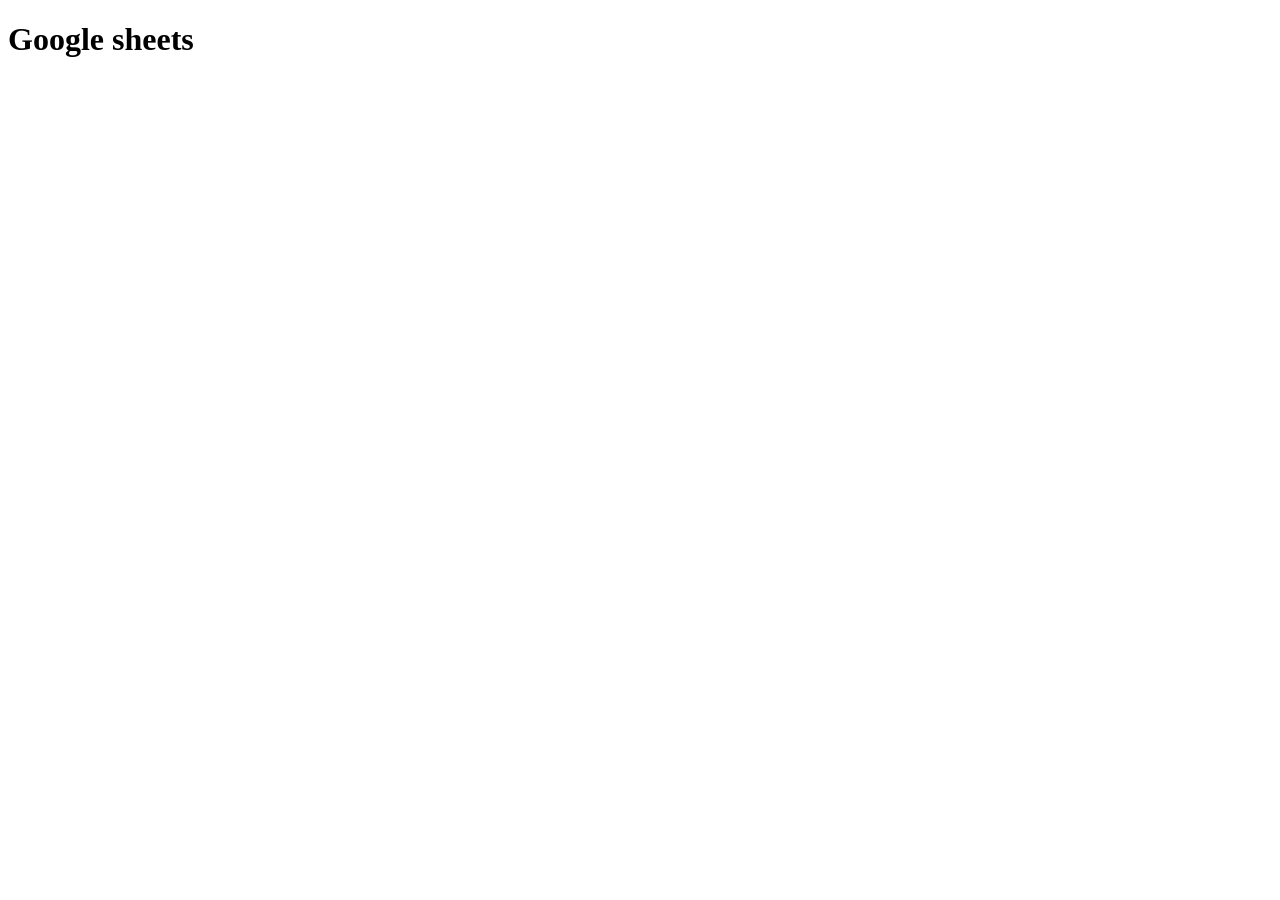
==== index.html @ 19c630dc "first commit" ====
<!DOCTYPE html>
<html lang="en">
<head>
    <meta charset="UTF-8">
    <meta name="viewport" content="width=device-width, initial-scale=1.0">
    <title>Google Sheets Api Integration Test</title>
    <script src="https://cdn.tailwindcss.com"></script>
</head>
<body>
    <h1 class="text-center">Google sheets</h1>
</body>
</html>
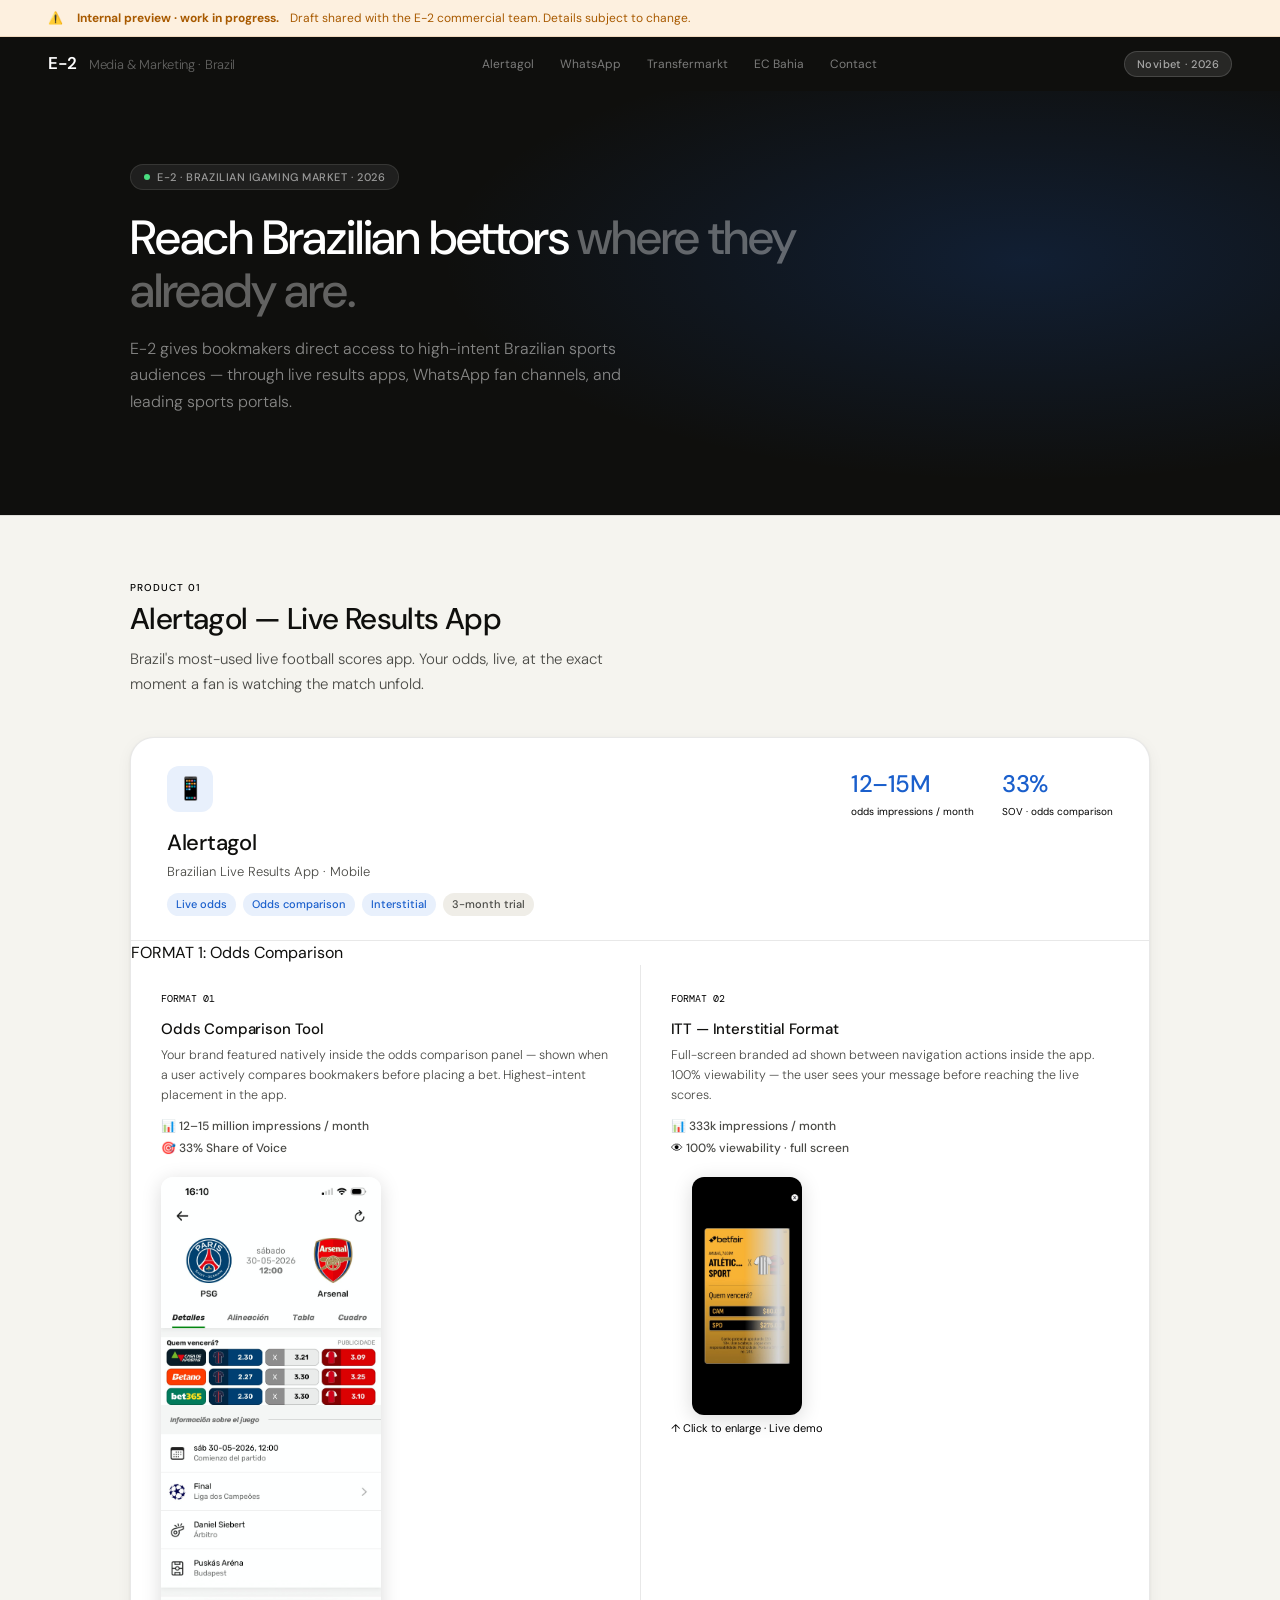
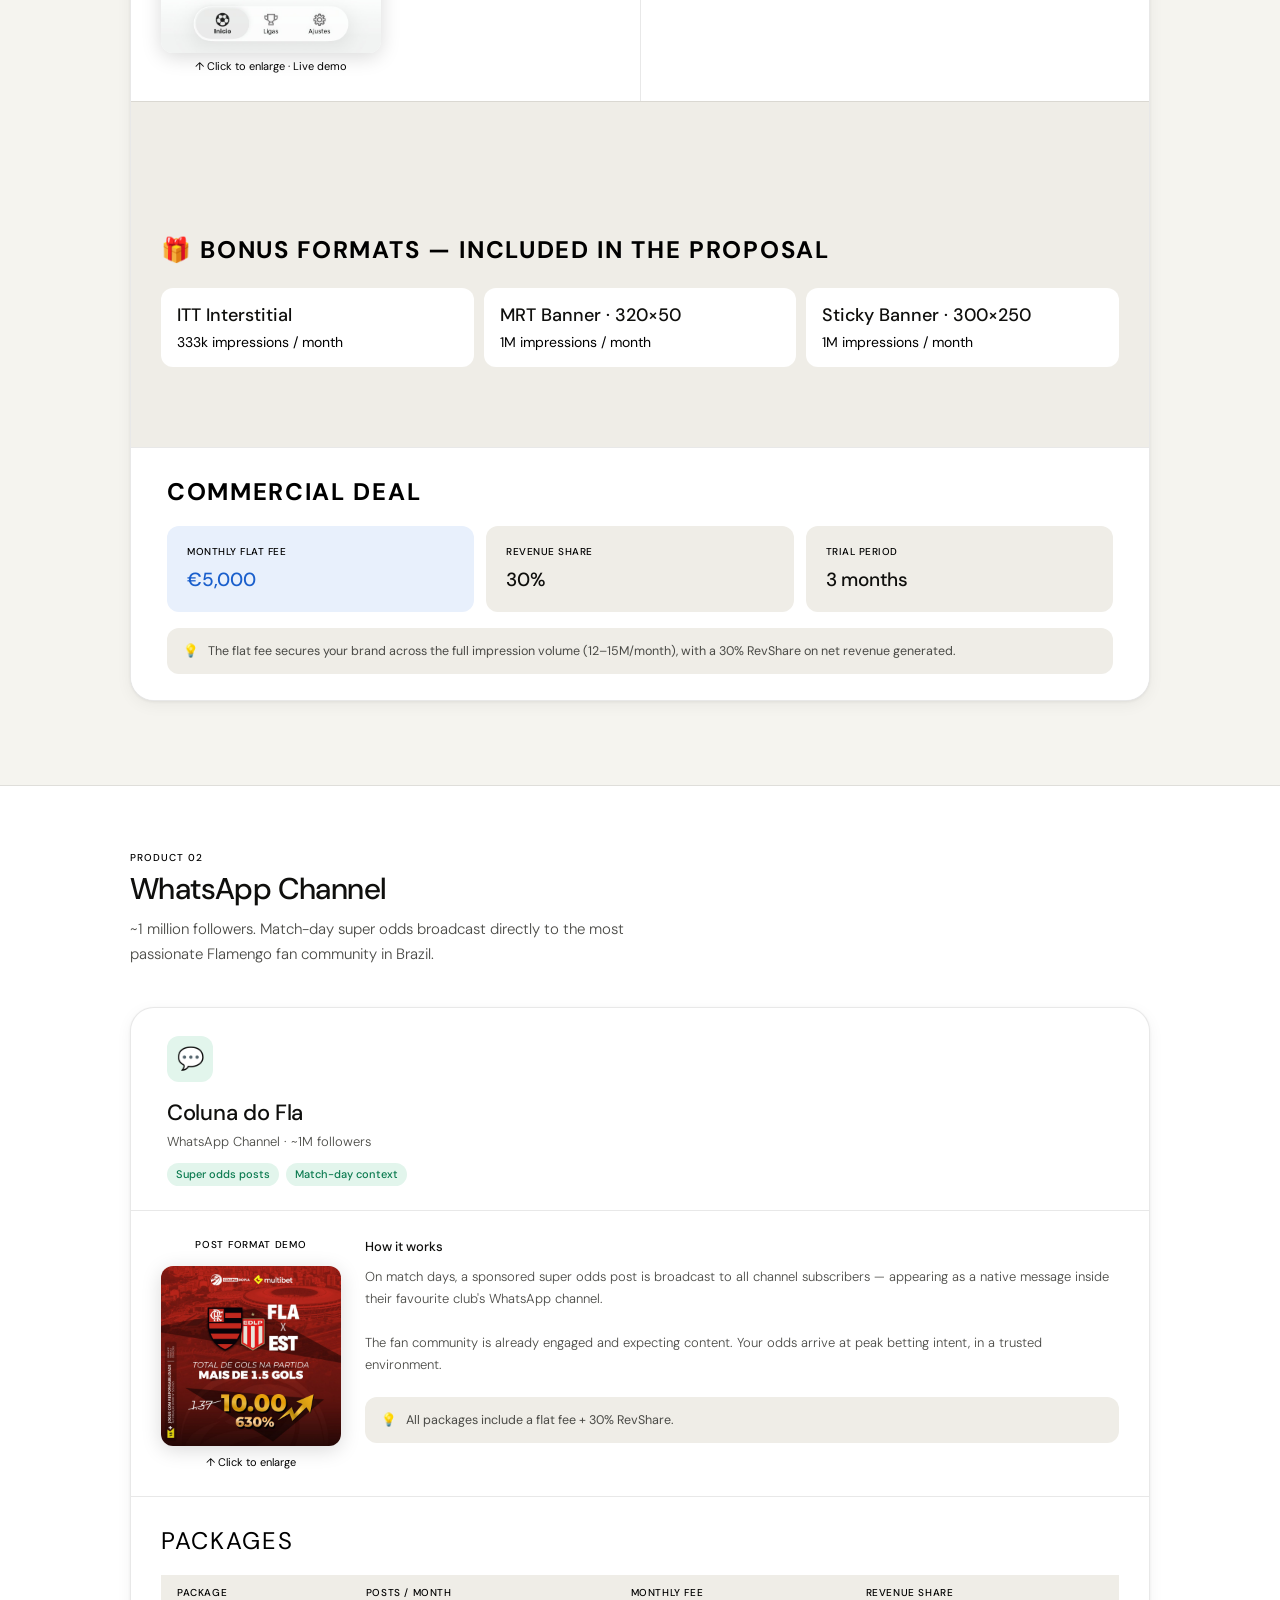
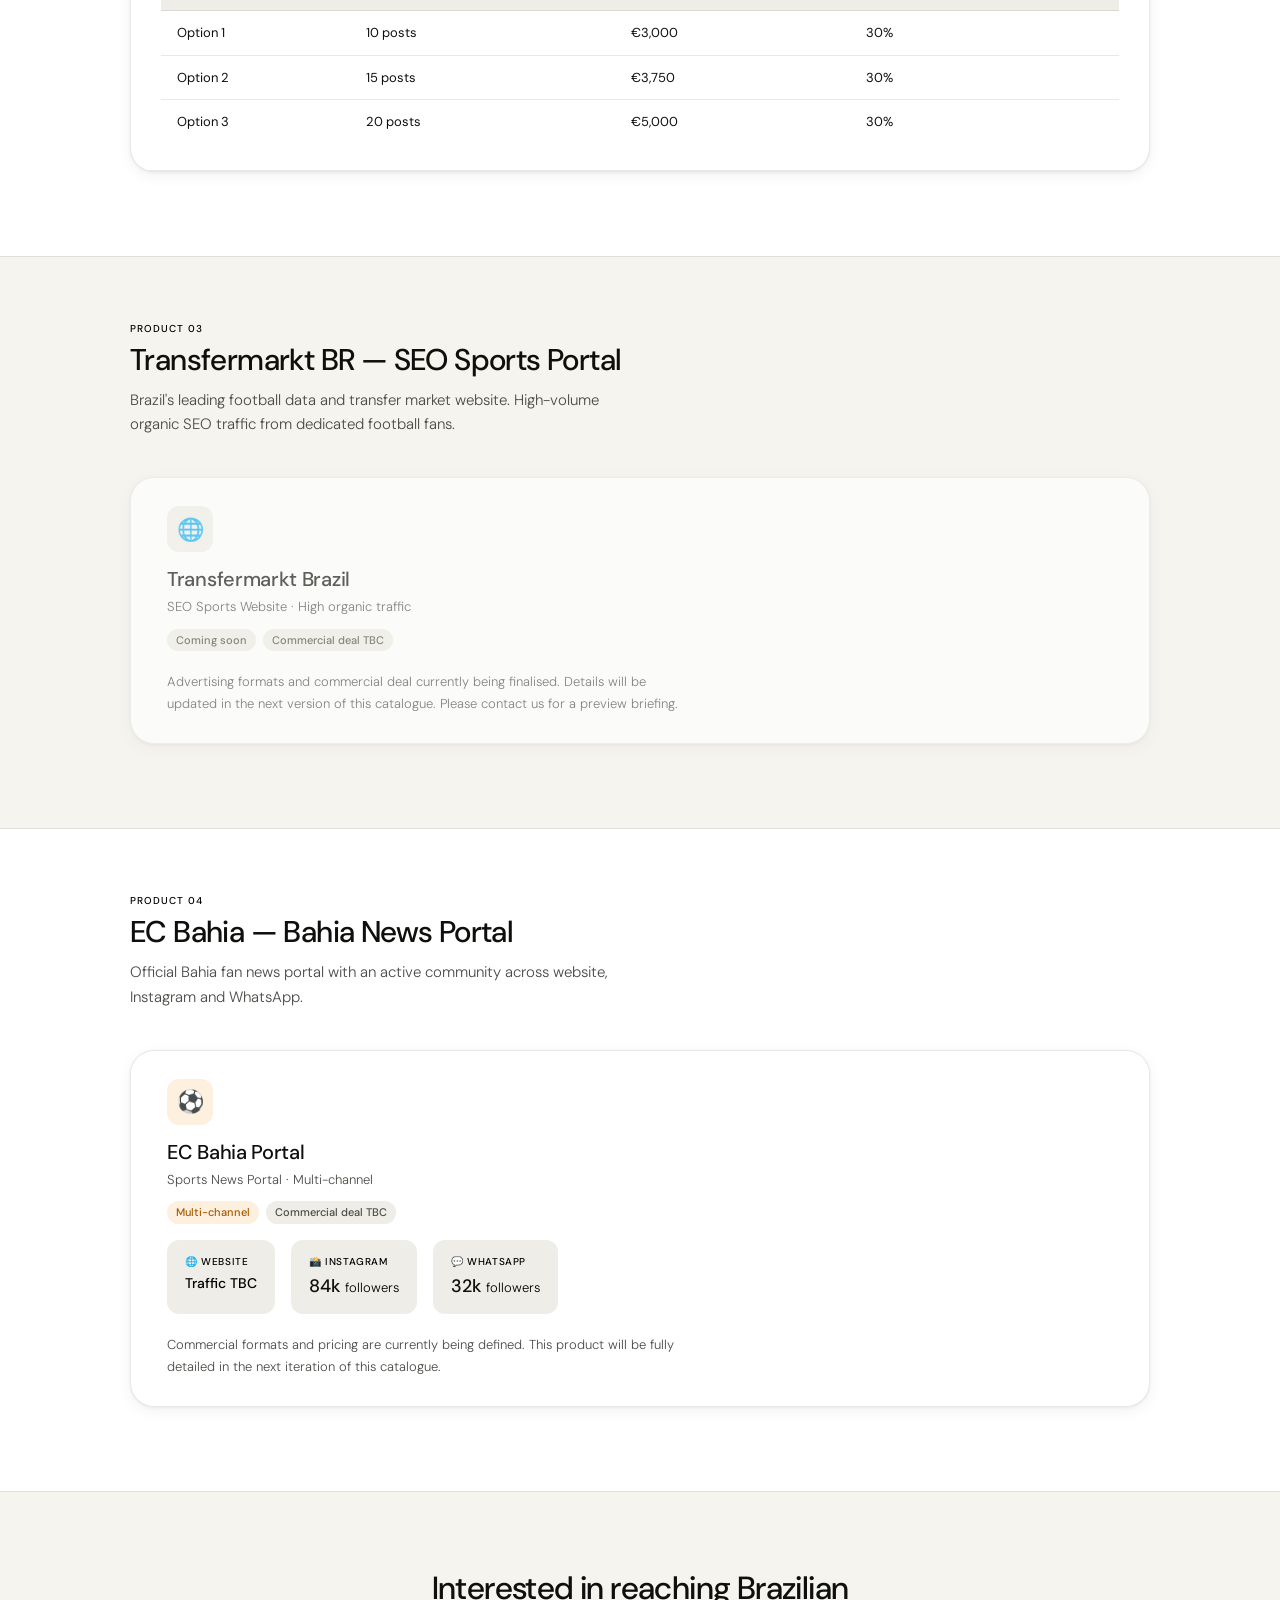
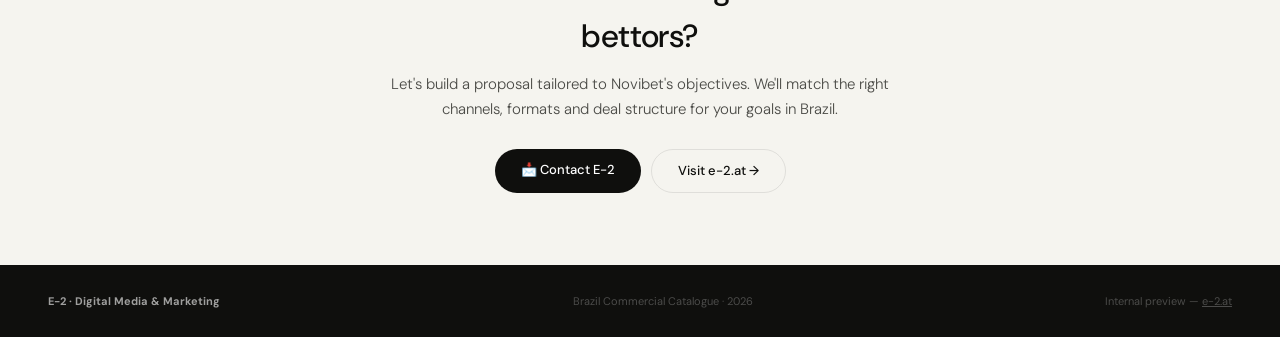
==== commit 870defd0: "update data structure" ====
--- a/index.html
+++ b/index.html
@@ -1,12 +1,1183 @@
 <!DOCTYPE html>
 <html lang="en">
+
 <head>
-    <meta charset="UTF-8">
-    <meta name="viewport" content="width=device-width, initial-scale=1.0">
-    <title>Google Sheets Api Integration Test</title>
-    <script src="https://cdn.tailwindcss.com"></script>
+  <meta charset="UTF-8">
+  <meta name="viewport" content="width=device-width, initial-scale=1.0">
+  <title>E-2 · Media Catalogue — Brazil 2026</title>
+  <link
+    href="https://fonts.googleapis.com/css2?family=DM+Sans:opsz,wght@9..40,300;9..40,400;9..40,500;9..40,600&family=DM+Mono:wght@400;500&display=swap"
+    rel="stylesheet">
+  <style>
+    :root {
+      --ink: #0F0F0D;
+      --ink-2: #4A4A46;
+      --ink-3: #000000;
+      --rule: rgba(0, 0, 0, 0.09);
+      --bg: #F5F4EF;
+      --surface: #FFFFFF;
+      --surface-2: #EFEDE7;
+      --blue: #1A5FCC;
+      --blue-l: #E8F0FC;
+      --green: #0A7A4F;
+      --green-l: #E2F5EC;
+      --amber: #A85A00;
+      --amber-l: #FDF0DF;
+      --red: #C0281A;
+      --r-sm: 6px;
+      --r-md: 12px;
+      --r-lg: 18px;
+      --r-xl: 24px;
+      --shadow: 0 1px 3px rgba(0, 0, 0, 0.06), 0 4px 16px rgba(0, 0, 0, 0.05);
+    }
+
+    *,
+    *::before,
+    *::after {
+      box-sizing: border-box;
+      margin: 0;
+      padding: 0;
+    }
+
+    html {
+      scroll-behavior: smooth;
+    }
+
+    body {
+      font-family: 'DM Sans', sans-serif;
+      background: var(--bg);
+      color: var(--ink);
+      line-height: 1.5;
+    }
+
+    /* TOPBAR */
+    .topbar {
+      background: var(--ink);
+      color: #fff;
+      padding: 0 48px;
+      display: flex;
+      align-items: center;
+      justify-content: space-between;
+      height: 54px;
+      position: sticky;
+      top: 0;
+      z-index: 100;
+    }
+
+    .topbar-brand {
+      font-size: 17px;
+      font-weight: 600;
+      letter-spacing: -.3px;
+    }
+
+    .topbar-brand em {
+      font-style: normal;
+      color: rgba(255, 255, 255, .35);
+      font-weight: 300;
+      font-size: 13px;
+      margin-left: 8px;
+    }
+
+    .topbar-nav {
+      display: flex;
+      gap: 2px;
+    }
+
+    .topbar-nav a {
+      color: rgba(255, 255, 255, .45);
+      font-size: 12px;
+      padding: 5px 12px;
+      border-radius: var(--r-sm);
+      text-decoration: none;
+      transition: all .15s;
+    }
+
+    .topbar-nav a:hover,
+    .topbar-nav a.active {
+      background: rgba(255, 255, 255, .1);
+      color: #fff;
+    }
+
+    .topbar-pill {
+      background: rgba(255, 255, 255, .1);
+      border: 1px solid rgba(255, 255, 255, .15);
+      color: rgba(255, 255, 255, .6);
+      font-size: 11px;
+      font-weight: 500;
+      padding: 4px 12px;
+      border-radius: 20px;
+      letter-spacing: .04em;
+    }
+
+    /* WIP */
+    .wip {
+      background: #FDF0DF;
+      border-bottom: 1px solid rgba(168, 90, 0, .15);
+      padding: 9px 48px;
+      font-size: 12px;
+      color: var(--amber);
+      display: flex;
+      align-items: center;
+      gap: 8px;
+    }
+
+    /* HERO */
+    .hero {
+      background: var(--ink);
+      color: #fff;
+      padding: 72px 48px 64px;
+      position: relative;
+      overflow: hidden;
+    }
+
+    .hero::after {
+      content: '';
+      position: absolute;
+      inset: 0;
+      background: radial-gradient(ellipse 70% 80% at 80% 40%, rgba(26, 95, 204, .2) 0%, transparent 65%);
+      pointer-events: none;
+    }
+
+    .hero-inner {
+      max-width: 1020px;
+      margin: 0 auto;
+      position: relative;
+      z-index: 1;
+    }
+
+    .hero-eye {
+      display: inline-flex;
+      align-items: center;
+      gap: 7px;
+      background: rgba(255, 255, 255, .07);
+      border: 1px solid rgba(255, 255, 255, .1);
+      border-radius: 20px;
+      padding: 4px 13px;
+      font-size: 11px;
+      font-weight: 500;
+      color: rgba(255, 255, 255, .55);
+      margin-bottom: 22px;
+      letter-spacing: .05em;
+      text-transform: uppercase;
+    }
+
+    .hero-eye span {
+      width: 6px;
+      height: 6px;
+      border-radius: 50%;
+      background: #4ADE80;
+      display: inline-block;
+    }
+
+    .hero-h1 {
+      font-size: 48px;
+      font-weight: 500;
+      letter-spacing: -1.2px;
+      line-height: 1.1;
+      max-width: 680px;
+      margin-bottom: 18px;
+    }
+
+    .hero-h1 em {
+      font-style: normal;
+      color: rgba(255, 255, 255, .35);
+    }
+
+    .hero-sub {
+      font-size: 16px;
+      color: rgba(255, 255, 255, .5);
+      max-width: 500px;
+      line-height: 1.65;
+      margin-bottom: 36px;
+      font-weight: 300;
+    }
+
+    .hero-stats {
+      display: flex;
+      gap: 40px;
+      flex-wrap: wrap;
+    }
+
+    .hs-val {
+      font-size: 26px;
+      font-weight: 500;
+      letter-spacing: -.5px;
+    }
+
+    .hs-lbl {
+      font-size: 11px;
+      color: rgba(255, 255, 255, .35);
+      margin-top: 2px;
+    }
+
+    /* SECTION */
+    .section {
+      padding: 64px 48px;
+    }
+
+    .s-inner {
+      max-width: 1020px;
+      margin: 0 auto;
+    }
+
+    .s-label {
+      font-size: 10px;
+      font-weight: 500;
+      text-transform: uppercase;
+      letter-spacing: .1em;
+      color: var(--ink-3);
+      margin-bottom: 6px;
+    }
+
+    .s-title {
+      font-size: 30px;
+      font-weight: 500;
+      letter-spacing: -.6px;
+      line-height: 1.2;
+      margin-bottom: 10px;
+    }
+
+    .s-sub {
+      font-size: 15px;
+      color: var(--ink-2);
+      max-width: 520px;
+      line-height: 1.65;
+      margin-bottom: 40px;
+      font-weight: 300;
+    }
+
+    hr.div {
+      border: none;
+      border-top: 1px solid var(--rule);
+      margin: 0;
+    }
+
+    /* PRODUCT CARD */
+    .pcard {
+      background: var(--surface);
+      border-radius: var(--r-xl);
+      border: 1px solid var(--rule);
+      box-shadow: var(--shadow);
+      overflow: hidden;
+      margin-bottom: 20px;
+    }
+
+    .pcard-top {
+      padding: 28px 36px 24px;
+      border-bottom: 1px solid var(--rule);
+      display: flex;
+      justify-content: space-between;
+      align-items: flex-start;
+      gap: 20px;
+      flex-wrap: wrap;
+    }
+
+    .picon {
+      width: 46px;
+      height: 46px;
+      border-radius: var(--r-md);
+      display: flex;
+      align-items: center;
+      justify-content: center;
+      font-size: 22px;
+      margin-bottom: 14px;
+    }
+
+    .pname {
+      font-size: 22px;
+      font-weight: 500;
+      letter-spacing: -.3px;
+      margin-bottom: 3px;
+    }
+
+    .ptype {
+      font-size: 13px;
+      color: var(--ink-2);
+      font-weight: 300;
+    }
+
+    .pbadges {
+      display: flex;
+      gap: 7px;
+      flex-wrap: wrap;
+      margin-top: 12px;
+    }
+
+    .badge {
+      display: inline-flex;
+      align-items: center;
+      gap: 4px;
+      font-size: 11px;
+      font-weight: 500;
+      padding: 3px 9px;
+      border-radius: 20px;
+    }
+
+    .b-blue {
+      background: var(--blue-l);
+      color: var(--blue);
+    }
+
+    .b-green {
+      background: var(--green-l);
+      color: var(--green);
+    }
+
+    .b-amber {
+      background: var(--amber-l);
+      color: var(--amber);
+    }
+
+    .b-dark {
+      background: var(--surface-2);
+      color: var(--ink-2);
+    }
+
+    .pkpis {
+      display: flex;
+      gap: 28px;
+      flex-wrap: wrap;
+    }
+
+    .pkpi-val {
+      font-size: 24px;
+      font-weight: 500;
+      letter-spacing: -.4px;
+      color: var(--blue);
+    }
+
+    .pkpi-lbl {
+      font-size: 10px;
+      color: var(--ink-3);
+      margin-top: 2px;
+    }
+
+    /* FORMAT BLOCKS */
+    .formats {
+      display: grid;
+      grid-template-columns: 1fr 1fr;
+      gap: 1px;
+      background: var(--rule);
+    }
+
+    .formats.three {
+      grid-template-columns: 1fr 1fr 1fr;
+    }
+
+    .fitem {
+      background: var(--surface);
+      padding: 26px 30px;
+    }
+
+    .fitem:hover {
+      background: #FAFAF8;
+    }
+
+    .fnum {
+      font-family: 'DM Mono', monospace;
+      font-size: 10px;
+      color: var(--ink-3);
+      margin-bottom: 12px;
+    }
+
+    .fname {
+      font-size: 15px;
+      font-weight: 500;
+      margin-bottom: 5px;
+      letter-spacing: -.15px;
+    }
+
+    .fdesc {
+      font-size: 12.5px;
+      color: var(--ink-2);
+      line-height: 1.6;
+      font-weight: 300;
+      margin-bottom: 12px;
+    }
+
+    .fstat {
+      font-size: 12px;
+      color: var(--ink-3);
+      margin-bottom: 4px;
+    }
+
+    .fstat strong {
+      color: var(--ink-2);
+      font-weight: 500;
+    }
+
+    /* MOCKUP */
+    .mockup-wrap {
+      padding: 24px 30px;
+      display: flex;
+      align-items: center;
+      gap: 16px;
+      flex-wrap: wrap;
+    }
+
+    .mockup-img {
+      width: 140px;
+      border-radius: var(--r-md);
+      box-shadow: 0 4px 20px rgba(0, 0, 0, .15);
+      object-fit: cover;
+      cursor: pointer;
+      transition: transform .2s;
+    }
+
+    .mockup-img:hover {
+      transform: scale(1.03);
+    }
+
+    .mockup-img.tall {
+      width: 110px;
+    }
+
+    .mockup-img.wide {
+      width: 220px;
+    }
+
+    .mockup-caption {
+      font-size: 11px;
+      color: var(--ink-3);
+      text-align: center;
+      margin-top: 5px;
+    }
+
+    .mockup-group {
+      display: flex;
+      flex-direction: column;
+      align-items: center;
+    }
+
+    .mockup-label {
+      font-size: 10px;
+      font-weight: 500;
+      text-transform: uppercase;
+      letter-spacing: .07em;
+      color: var(--ink-3);
+      margin-bottom: 14px;
+    }
+
+    /* DEAL */
+    .deal-wrap {
+      padding: 26px 36px;
+      background: var(--surface);
+    }
+
+    .deal-title {
+      font-size: 24px;
+      /* font-weight: 500; */
+      text-transform: uppercase;
+      letter-spacing: .07em;
+      color: var(--ink-3);
+      margin-bottom: 16px;
+    }
+
+    .deal-grid {
+      display: grid;
+      gap: 12px;
+      margin-bottom: 16px;
+    }
+
+    .deal-grid.cols3 {
+      grid-template-columns: repeat(3, 1fr);
+    }
+
+    .deal-grid.cols4 {
+      grid-template-columns: repeat(4, 1fr);
+    }
+
+    .ditem {
+      background: var(--surface-2);
+      border-radius: var(--r-md);
+      padding: 18px 20px;
+    }
+
+    .ditem.feat {
+      background: var(--blue-l);
+    }
+
+    .ditem.feat .di-val {
+      color: var(--blue);
+    }
+
+    .di-lbl {
+      font-size: 10px;
+      font-weight: 500;
+      text-transform: uppercase;
+      letter-spacing: .05em;
+      color: var(--ink-3);
+      margin-bottom: 7px;
+    }
+
+    .di-val {
+      font-size: 19px;
+      font-weight: 500;
+      letter-spacing: -.2px;
+    }
+
+    .di-sub {
+      font-size: 11px;
+      color: var(--ink-3);
+      margin-top: 3px;
+    }
+
+    .deal-note {
+      background: var(--surface-2);
+      border-radius: var(--r-md);
+      padding: 13px 16px;
+      font-size: 12.5px;
+      color: var(--ink-2);
+      line-height: 1.6;
+      display: flex;
+      gap: 9px;
+    }
+
+    /* PACKAGES TABLE */
+    .pkg-table {
+      width: 100%;
+      border-collapse: collapse;
+      font-size: 13px;
+    }
+
+    .pkg-table th {
+      background: var(--surface-2);
+      padding: 10px 16px;
+      font-size: 10px;
+      font-weight: 500;
+      text-transform: uppercase;
+      letter-spacing: .06em;
+      color: var(--ink-3);
+      text-align: left;
+      border-bottom: 1px solid var(--rule);
+    }
+
+    .pkg-table td {
+      padding: 12px 16px;
+      border-bottom: 1px solid var(--rule);
+    }
+
+    .pkg-table tr:last-child td {
+      border-bottom: none;
+    }
+
+    .pkg-table .feat-row {
+      background: var(--blue-l);
+    }
+
+    .pkg-table .feat-row td {
+      color: var(--blue);
+      font-weight: 500;
+    }
+
+    .pkg-best {
+      display: inline-flex;
+      align-items: center;
+      gap: 4px;
+      background: var(--blue);
+      color: #fff;
+      font-size: 10px;
+      font-weight: 500;
+      padding: 2px 8px;
+      border-radius: 20px;
+      margin-left: 8px;
+    }
+
+    /* COMING SOON */
+    .cs-card {
+      background: var(--surface);
+      border-radius: var(--r-xl);
+      border: 1px solid var(--rule);
+      box-shadow: var(--shadow);
+      overflow: hidden;
+      margin-bottom: 20px;
+      opacity: .65;
+    }
+
+    .cs-inner {
+      padding: 28px 36px;
+    }
+
+    .cs-channels {
+      display: flex;
+      gap: 16px;
+      flex-wrap: wrap;
+      margin-top: 16px;
+    }
+
+    .cs-ch {
+      background: var(--surface-2);
+      border-radius: var(--r-md);
+      padding: 14px 18px;
+      font-size: 13px;
+    }
+
+    .cs-ch-val {
+      font-size: 18px;
+      font-weight: 500;
+      margin-top: 4px;
+    }
+
+    /* LIGHTBOX */
+    .lb {
+      display: none;
+      position: fixed;
+      inset: 0;
+      background: rgba(0, 0, 0, .85);
+      z-index: 999;
+      align-items: center;
+      justify-content: center;
+      padding: 24px;
+    }
+
+    .lb.open {
+      display: flex;
+    }
+
+    .lb img {
+      max-width: 90vw;
+      max-height: 90vh;
+      border-radius: var(--r-lg);
+      object-fit: contain;
+      box-shadow: 0 20px 60px rgba(0, 0, 0, .5);
+    }
+
+    .lb-close {
+      position: absolute;
+      top: 20px;
+      right: 24px;
+      color: #fff;
+      font-size: 28px;
+      cursor: pointer;
+      opacity: .7;
+    }
+
+    .lb-close:hover {
+      opacity: 1;
+    }
+
+    /* CTA */
+    .cta {
+      padding: 72px 48px;
+      text-align: center;
+    }
+
+    .cta-inner {
+      max-width: 520px;
+      margin: 0 auto;
+    }
+
+    .cta-h {
+      font-size: 32px;
+      font-weight: 500;
+      letter-spacing: -.6px;
+      margin-bottom: 12px;
+    }
+
+    .cta-sub {
+      font-size: 15px;
+      color: var(--ink-2);
+      font-weight: 300;
+      line-height: 1.65;
+      margin-bottom: 28px;
+    }
+
+    .cta-btns {
+      display: flex;
+      gap: 10px;
+      justify-content: center;
+      flex-wrap: wrap;
+    }
+
+    .btn-p {
+      background: var(--ink);
+      color: #fff;
+      font-size: 13px;
+      font-weight: 500;
+      padding: 11px 26px;
+      border-radius: 22px;
+      text-decoration: none;
+      transition: opacity .15s;
+    }
+
+    .btn-p:hover {
+      opacity: .8;
+    }
+
+    .btn-s {
+      background: transparent;
+      color: var(--ink);
+      font-size: 13px;
+      font-weight: 500;
+      padding: 11px 26px;
+      border-radius: 22px;
+      text-decoration: none;
+      border: 1.5px solid var(--rule);
+      transition: all .15s;
+    }
+
+    .btn-s:hover {
+      border-color: var(--ink-3);
+    }
+
+    /* FOOTER */
+    .footer {
+      background: var(--ink);
+      color: rgba(255, 255, 255, .25);
+      padding: 28px 48px;
+      display: flex;
+      justify-content: space-between;
+      align-items: center;
+      flex-wrap: wrap;
+      gap: 10px;
+      font-size: 11px;
+    }
+
+    .footer strong {
+      color: rgba(255, 255, 255, .6);
+    }
+
+    @media(max-width:768px) {
+      .topbar {
+        padding: 0 20px;
+      }
+
+      .topbar-nav {
+        display: none;
+      }
+
+      .hero {
+        padding: 44px 20px;
+      }
+
+      .hero-h1 {
+        font-size: 30px;
+      }
+
+      .section {
+        padding: 44px 20px;
+      }
+
+      .pcard-top {
+        padding: 20px;
+      }
+
+      .formats {
+        grid-template-columns: 1fr;
+      }
+
+      .formats.three {
+        grid-template-columns: 1fr;
+      }
+
+      .deal-wrap {
+        padding: 20px;
+      }
+
+      .deal-grid.cols3,
+      .deal-grid.cols4 {
+        grid-template-columns: 1fr 1fr;
+      }
+
+      .cta {
+        padding: 44px 20px;
+      }
+
+      .footer {
+        padding: 20px;
+      }
+
+      .wip {
+        padding: 9px 20px;
+      }
+    }
+  </style>
 </head>
+
 <body>
-    <h1 class="text-center">Google sheets</h1>
+
+  <!-- LIGHTBOX -->
+  <div class="lb" id="lb" onclick="closeLB()">
+    <span class="lb-close">✕</span>
+    <img id="lb-img" src="" alt="Ad format preview">
+  </div>
+
+  <!-- WIP BANNER -->
+  <div class="wip">⚠️ &nbsp;<strong>Internal preview · work in progress.</strong> &nbsp;Draft shared with the E-2
+    commercial team. Details subject to change.</div>
+
+  <!-- TOPBAR -->
+  <header class="topbar">
+    <div class="topbar-brand">E-2 <em>Media &amp; Marketing · Brazil</em></div>
+    <nav class="topbar-nav">
+      <a href="#alertagol" class="active">Alertagol</a>
+      <a href="#whatsapp">WhatsApp</a>
+      <a href="#transfermarkt">Transfermarkt</a>
+      <a href="#ecbahia">EC Bahia</a>
+      <a href="#contact">Contact</a>
+    </nav>
+    <div class="topbar-pill">Novibet · 2026</div>
+  </header>
+
+  <!-- HERO -->
+  <section class="hero">
+    <div class="hero-inner">
+      <div class="hero-eye"><span></span> E-2 · Brazilian iGaming Market · 2026</div>
+      <h1 class="hero-h1">Reach Brazilian bettors <em>where they already are.</em></h1>
+      <p class="hero-sub">E-2 gives bookmakers direct access to high-intent Brazilian sports audiences — through live
+        results apps, WhatsApp fan channels, and leading sports portals.</p>
+    </div>
+  </section>
+
+  <hr class="div">
+
+  <!-- ══ ALERTAGOL ══════════════════════════════════════════════════════ -->
+  <section class="section" id="alertagol">
+    <div class="s-inner">
+      <div class="s-label">Product 01</div>
+      <h2 class="s-title">Alertagol — Live Results App</h2>
+      <p class="s-sub">Brazil's most-used live football scores app. Your odds, live, at the exact moment a fan is
+        watching the match unfold.</p>
+
+      <div class="pcard">
+        <div class="pcard-top">
+          <div>
+            <div class="picon" style="background:#E8F0FC;">📱</div>
+            <div class="pname">Alertagol</div>
+            <div class="ptype">Brazilian Live Results App · Mobile</div>
+            <div class="pbadges">
+              <span class="badge b-blue">Live odds</span>
+              <span class="badge b-blue">Odds comparison</span>
+              <span class="badge b-blue">Interstitial</span>
+              <span class="badge b-dark">3-month trial</span>
+            </div>
+          </div>
+          <div class="pkpis">
+            <div>
+              <div class="pkpi-val">12–15M</div>
+              <div class="pkpi-lbl">odds impressions / month</div>
+            </div>
+            <div>
+              <div class="pkpi-val">33%</div>
+              <div class="pkpi-lbl">SOV · odds comparison</div>
+            </div>
+          </div>
+        </div>
+
+        FORMAT 1: Odds Comparison
+        <div class="formats">
+          <div class="fitem">
+            <div class="fnum">FORMAT 01</div>
+            <div class="fname">Odds Comparison Tool</div>
+            <div class="fdesc">Your brand featured natively inside the odds comparison panel — shown when a user
+              actively compares bookmakers before placing a bet. Highest-intent placement in the app.</div>
+            <div class="fstat">📊 <strong>12–15 million impressions / month</strong></div>
+            <div class="fstat">🎯 <strong>33% Share of Voice</strong></div>
+            <div class="mockup-wrap" style="padding:16px 0 0;">
+              <div class="mockup-group">
+                <img class="mockup-img wide"
+                  src="[data-uri]"
+                  alt="Odds Comparison Tool demo" onclick="openLB(this.src)" title="Click to enlarge">
+                <div class="mockup-caption">↑ Click to enlarge · Live demo</div>
+              </div>
+            </div>
+          </div>
+
+          <!-- FORMAT 2: Interstitial -->
+          <div class="fitem">
+            <div class="fnum">FORMAT 02</div>
+            <div class="fname">ITT — Interstitial Format</div>
+            <div class="fdesc">Full-screen branded ad shown between navigation actions inside the app. 100% viewability
+              — the user sees your message before reaching the live scores.</div>
+            <div class="fstat">📊 <strong>333k impressions / month</strong></div>
+            <div class="fstat">👁 <strong>100% viewability · full screen</strong></div>
+            <div class="mockup-wrap" style="padding:16px 0 0;">
+              <div class="mockup-group">
+                <img class="mockup-img tall"
+                  src="[data-uri]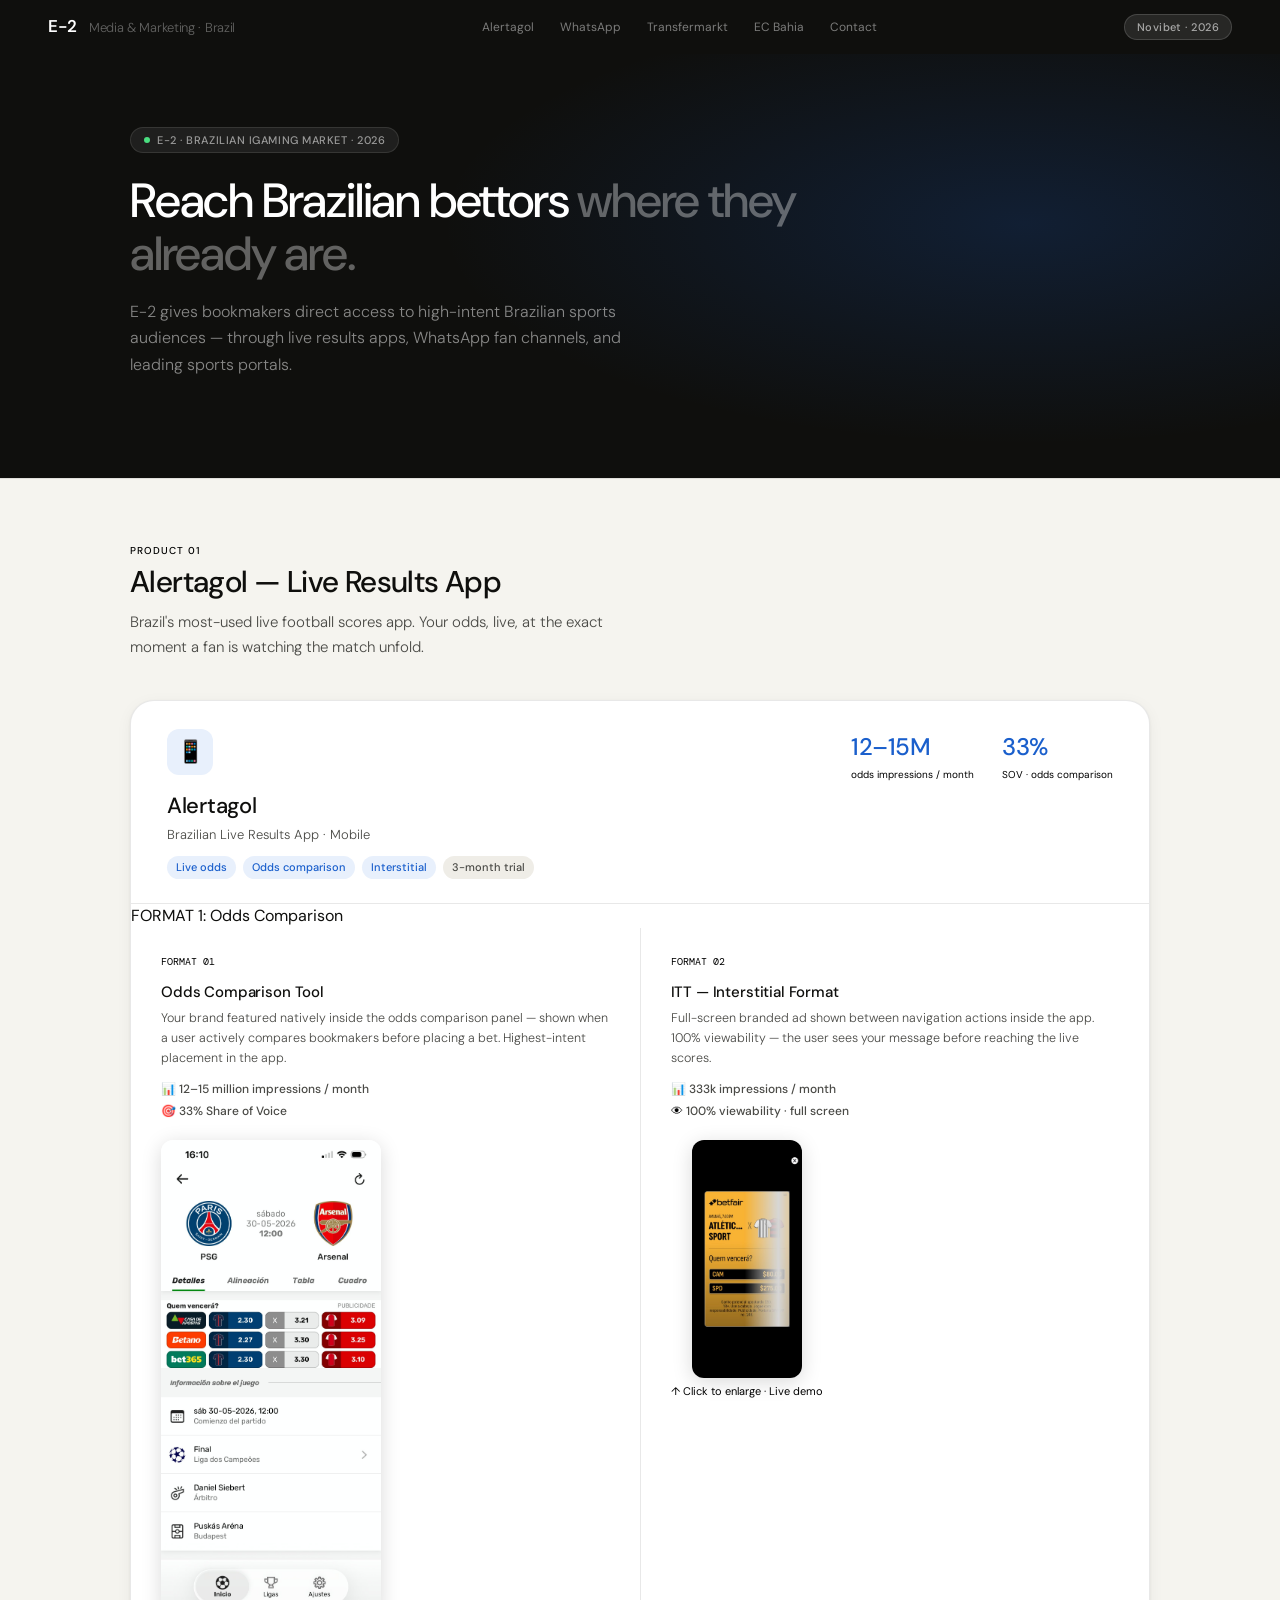
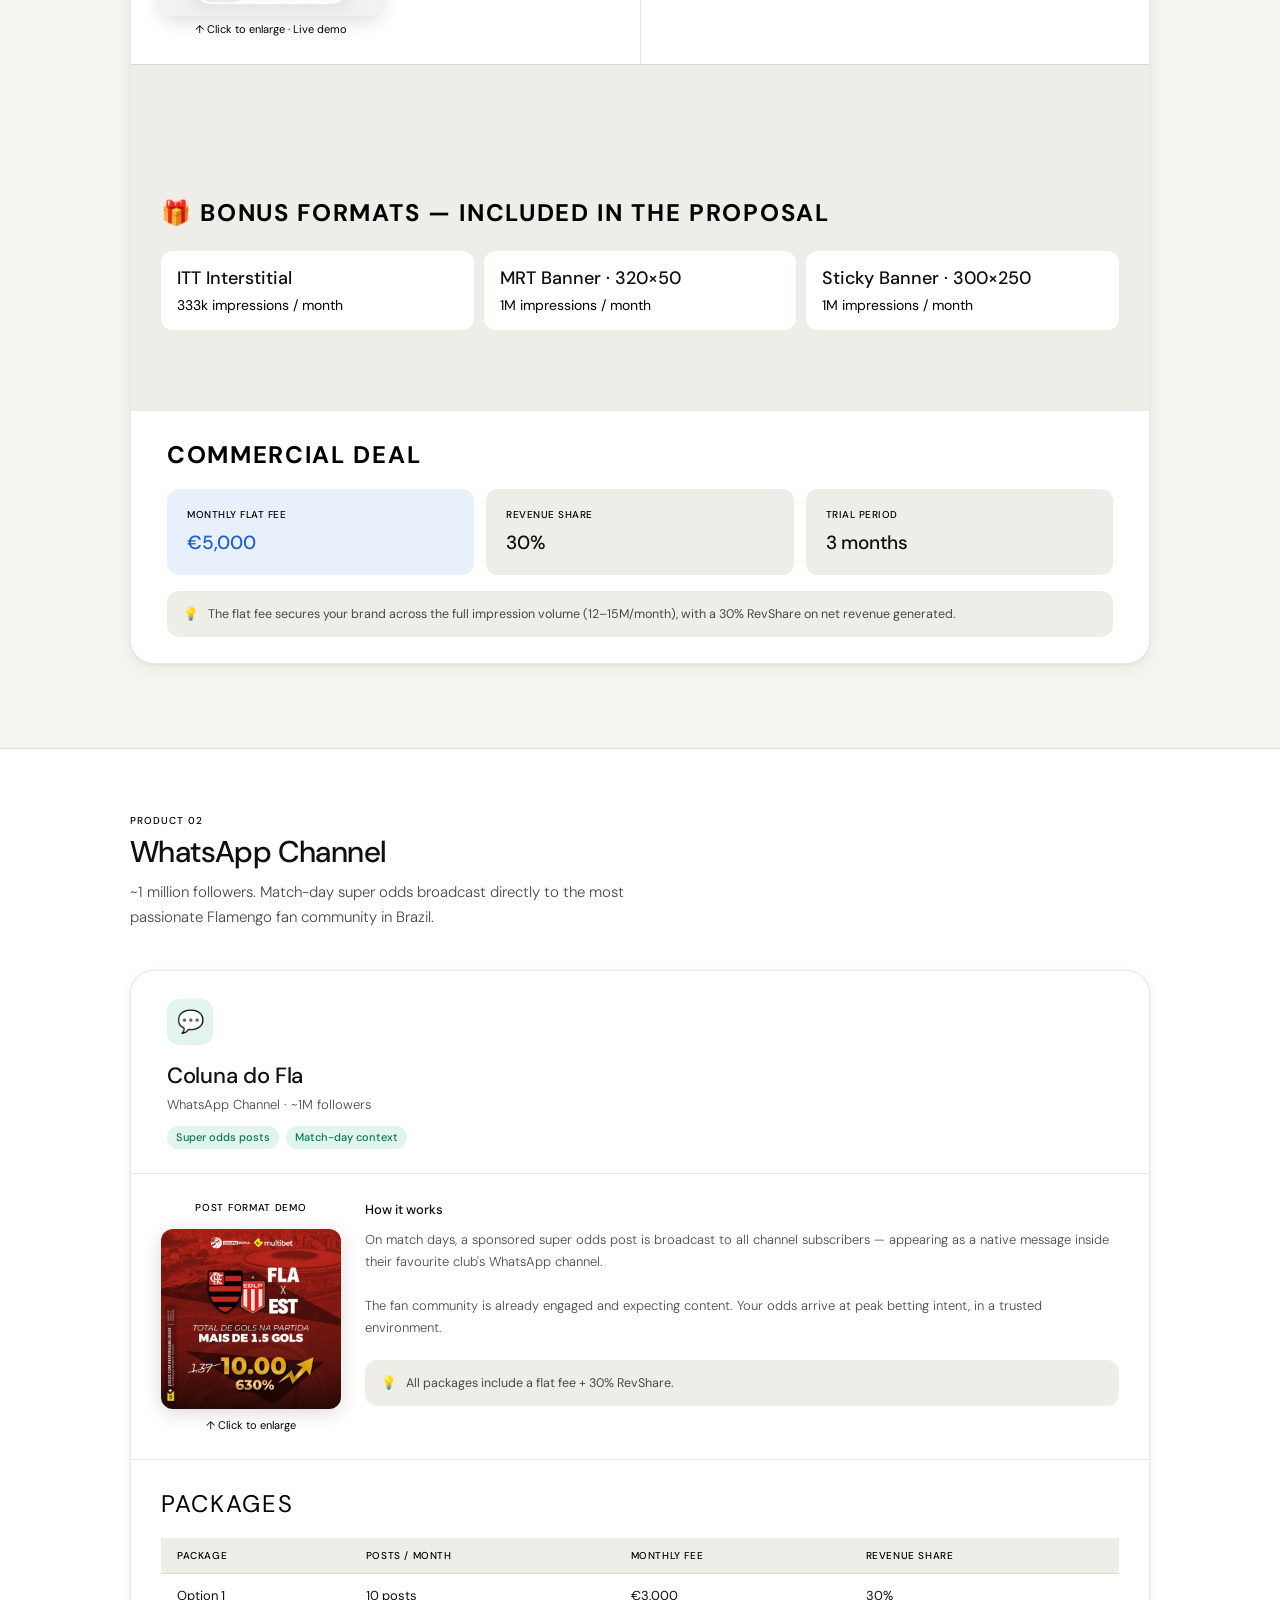
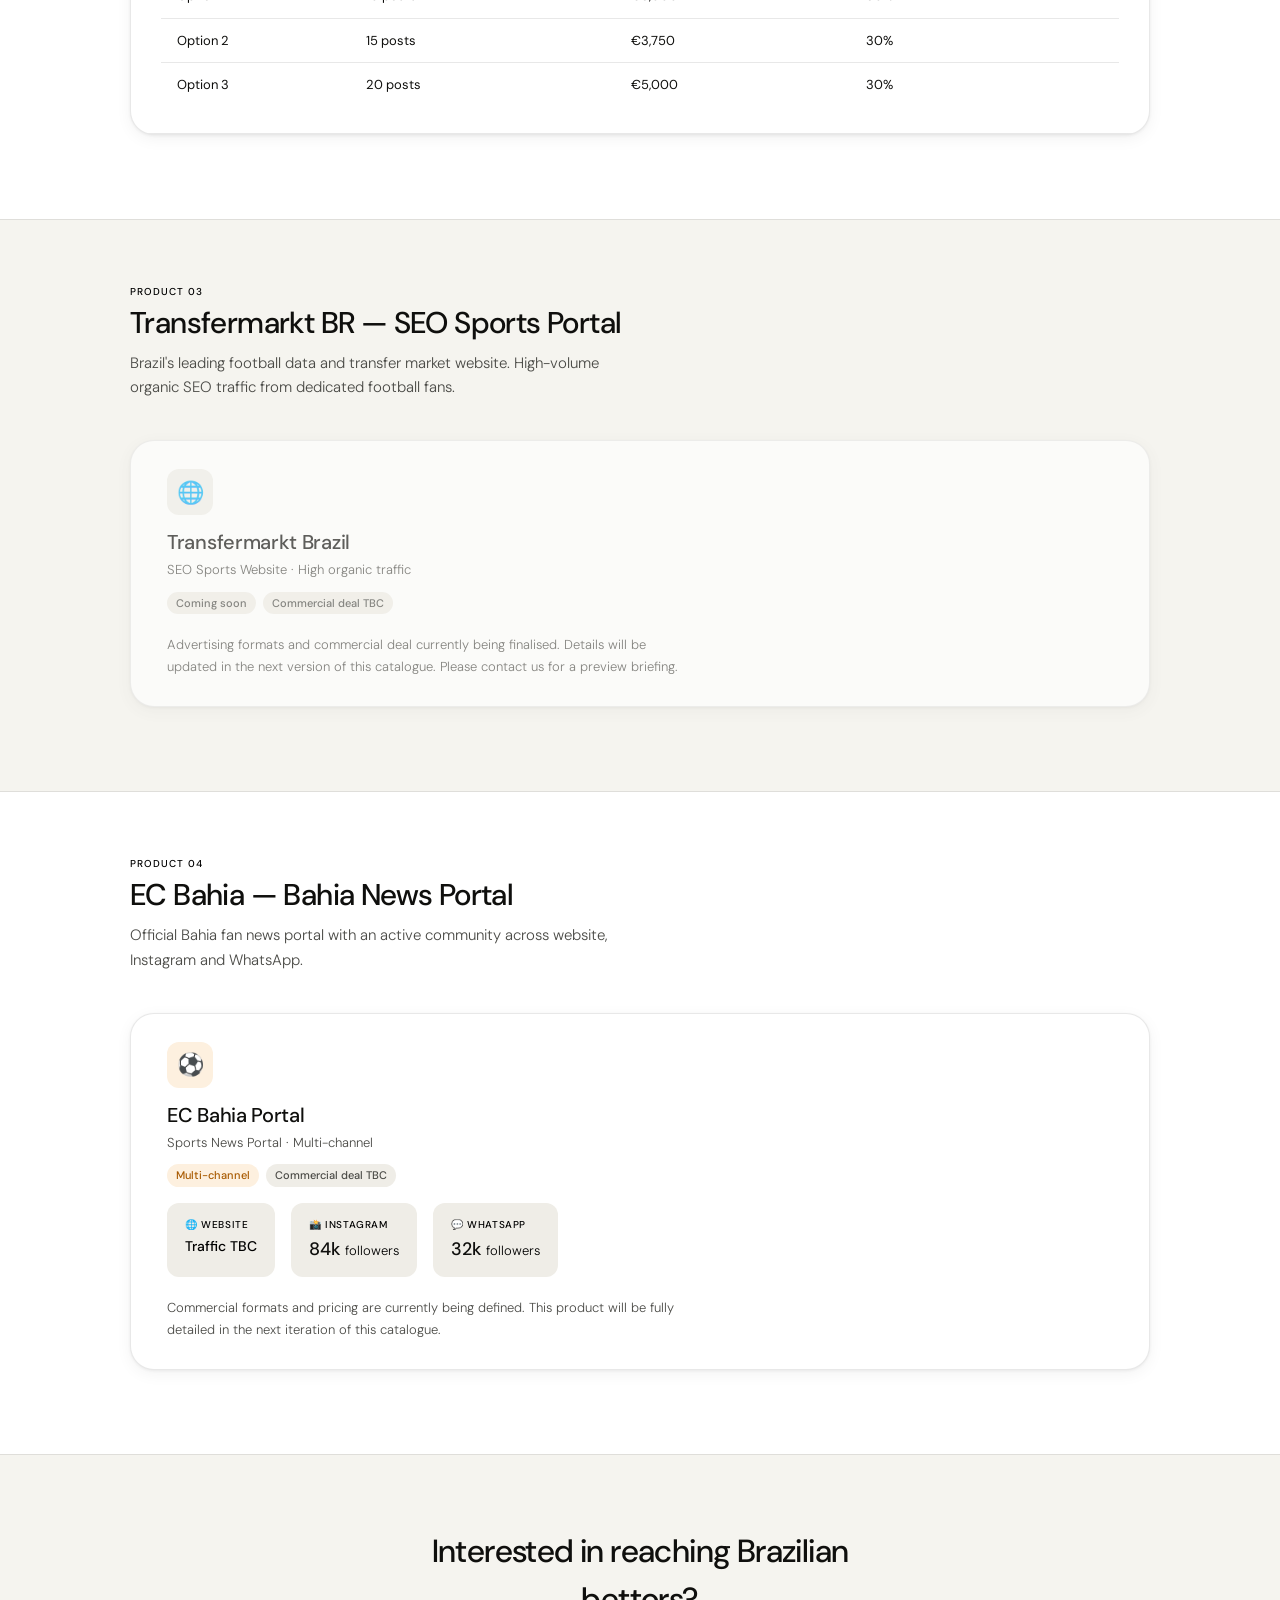
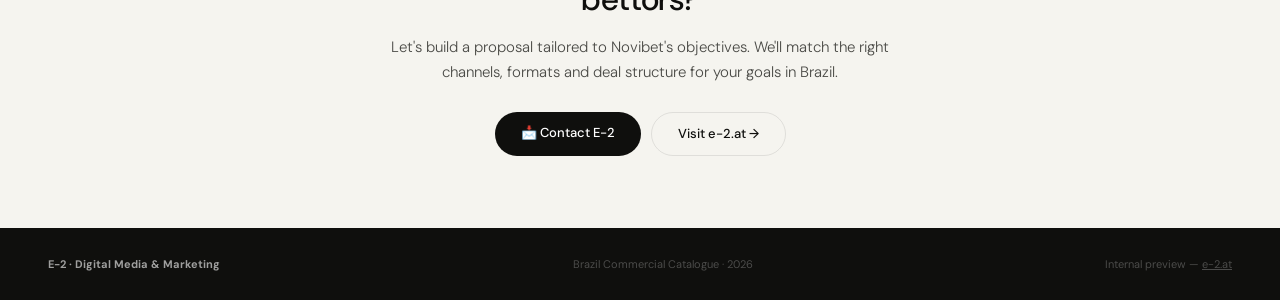
==== commit 699aca56: "separate css and html" ====
--- a/index.html
+++ b/index.html
@@ -8,803 +8,15 @@
   <link
     href="https://fonts.googleapis.com/css2?family=DM+Sans:opsz,wght@9..40,300;9..40,400;9..40,500;9..40,600&family=DM+Mono:wght@400;500&display=swap"
     rel="stylesheet">
-  <style>
-    :root {
-      --ink: #0F0F0D;
-      --ink-2: #4A4A46;
-      --ink-3: #000000;
-      --rule: rgba(0, 0, 0, 0.09);
-      --bg: #F5F4EF;
-      --surface: #FFFFFF;
-      --surface-2: #EFEDE7;
-      --blue: #1A5FCC;
-      --blue-l: #E8F0FC;
-      --green: #0A7A4F;
-      --green-l: #E2F5EC;
-      --amber: #A85A00;
-      --amber-l: #FDF0DF;
-      --red: #C0281A;
-      --r-sm: 6px;
-      --r-md: 12px;
-      --r-lg: 18px;
-      --r-xl: 24px;
-      --shadow: 0 1px 3px rgba(0, 0, 0, 0.06), 0 4px 16px rgba(0, 0, 0, 0.05);
-    }
-
-    *,
-    *::before,
-    *::after {
-      box-sizing: border-box;
-      margin: 0;
-      padding: 0;
-    }
-
-    html {
-      scroll-behavior: smooth;
-    }
-
-    body {
-      font-family: 'DM Sans', sans-serif;
-      background: var(--bg);
-      color: var(--ink);
-      line-height: 1.5;
-    }
-
-    /* TOPBAR */
-    .topbar {
-      background: var(--ink);
-      color: #fff;
-      padding: 0 48px;
-      display: flex;
-      align-items: center;
-      justify-content: space-between;
-      height: 54px;
-      position: sticky;
-      top: 0;
-      z-index: 100;
-    }
-
-    .topbar-brand {
-      font-size: 17px;
-      font-weight: 600;
-      letter-spacing: -.3px;
-    }
-
-    .topbar-brand em {
-      font-style: normal;
-      color: rgba(255, 255, 255, .35);
-      font-weight: 300;
-      font-size: 13px;
-      margin-left: 8px;
-    }
-
-    .topbar-nav {
-      display: flex;
-      gap: 2px;
-    }
-
-    .topbar-nav a {
-      color: rgba(255, 255, 255, .45);
-      font-size: 12px;
-      padding: 5px 12px;
-      border-radius: var(--r-sm);
-      text-decoration: none;
-      transition: all .15s;
-    }
-
-    .topbar-nav a:hover,
-    .topbar-nav a.active {
-      background: rgba(255, 255, 255, .1);
-      color: #fff;
-    }
-
-    .topbar-pill {
-      background: rgba(255, 255, 255, .1);
-      border: 1px solid rgba(255, 255, 255, .15);
-      color: rgba(255, 255, 255, .6);
-      font-size: 11px;
-      font-weight: 500;
-      padding: 4px 12px;
-      border-radius: 20px;
-      letter-spacing: .04em;
-    }
-
-    /* WIP */
-    .wip {
-      background: #FDF0DF;
-      border-bottom: 1px solid rgba(168, 90, 0, .15);
-      padding: 9px 48px;
-      font-size: 12px;
-      color: var(--amber);
-      display: flex;
-      align-items: center;
-      gap: 8px;
-    }
-
-    /* HERO */
-    .hero {
-      background: var(--ink);
-      color: #fff;
-      padding: 72px 48px 64px;
-      position: relative;
-      overflow: hidden;
-    }
-
-    .hero::after {
-      content: '';
-      position: absolute;
-      inset: 0;
-      background: radial-gradient(ellipse 70% 80% at 80% 40%, rgba(26, 95, 204, .2) 0%, transparent 65%);
-      pointer-events: none;
-    }
-
-    .hero-inner {
-      max-width: 1020px;
-      margin: 0 auto;
-      position: relative;
-      z-index: 1;
-    }
-
-    .hero-eye {
-      display: inline-flex;
-      align-items: center;
-      gap: 7px;
-      background: rgba(255, 255, 255, .07);
-      border: 1px solid rgba(255, 255, 255, .1);
-      border-radius: 20px;
-      padding: 4px 13px;
-      font-size: 11px;
-      font-weight: 500;
-      color: rgba(255, 255, 255, .55);
-      margin-bottom: 22px;
-      letter-spacing: .05em;
-      text-transform: uppercase;
-    }
-
-    .hero-eye span {
-      width: 6px;
-      height: 6px;
-      border-radius: 50%;
-      background: #4ADE80;
-      display: inline-block;
-    }
-
-    .hero-h1 {
-      font-size: 48px;
-      font-weight: 500;
-      letter-spacing: -1.2px;
-      line-height: 1.1;
-      max-width: 680px;
-      margin-bottom: 18px;
-    }
-
-    .hero-h1 em {
-      font-style: normal;
-      color: rgba(255, 255, 255, .35);
-    }
-
-    .hero-sub {
-      font-size: 16px;
-      color: rgba(255, 255, 255, .5);
-      max-width: 500px;
-      line-height: 1.65;
-      margin-bottom: 36px;
-      font-weight: 300;
-    }
-
-    .hero-stats {
-      display: flex;
-      gap: 40px;
-      flex-wrap: wrap;
-    }
-
-    .hs-val {
-      font-size: 26px;
-      font-weight: 500;
-      letter-spacing: -.5px;
-    }
-
-    .hs-lbl {
-      font-size: 11px;
-      color: rgba(255, 255, 255, .35);
-      margin-top: 2px;
-    }
-
-    /* SECTION */
-    .section {
-      padding: 64px 48px;
-    }
-
-    .s-inner {
-      max-width: 1020px;
-      margin: 0 auto;
-    }
-
-    .s-label {
-      font-size: 10px;
-      font-weight: 500;
-      text-transform: uppercase;
-      letter-spacing: .1em;
-      color: var(--ink-3);
-      margin-bottom: 6px;
-    }
-
-    .s-title {
-      font-size: 30px;
-      font-weight: 500;
-      letter-spacing: -.6px;
-      line-height: 1.2;
-      margin-bottom: 10px;
-    }
-
-    .s-sub {
-      font-size: 15px;
-      color: var(--ink-2);
-      max-width: 520px;
-      line-height: 1.65;
-      margin-bottom: 40px;
-      font-weight: 300;
-    }
-
-    hr.div {
-      border: none;
-      border-top: 1px solid var(--rule);
-      margin: 0;
-    }
-
-    /* PRODUCT CARD */
-    .pcard {
-      background: var(--surface);
-      border-radius: var(--r-xl);
-      border: 1px solid var(--rule);
-      box-shadow: var(--shadow);
-      overflow: hidden;
-      margin-bottom: 20px;
-    }
-
-    .pcard-top {
-      padding: 28px 36px 24px;
-      border-bottom: 1px solid var(--rule);
-      display: flex;
-      justify-content: space-between;
-      align-items: flex-start;
-      gap: 20px;
-      flex-wrap: wrap;
-    }
-
-    .picon {
-      width: 46px;
-      height: 46px;
-      border-radius: var(--r-md);
-      display: flex;
-      align-items: center;
-      justify-content: center;
-      font-size: 22px;
-      margin-bottom: 14px;
-    }
-
-    .pname {
-      font-size: 22px;
-      font-weight: 500;
-      letter-spacing: -.3px;
-      margin-bottom: 3px;
-    }
-
-    .ptype {
-      font-size: 13px;
-      color: var(--ink-2);
-      font-weight: 300;
-    }
-
-    .pbadges {
-      display: flex;
-      gap: 7px;
-      flex-wrap: wrap;
-      margin-top: 12px;
-    }
-
-    .badge {
-      display: inline-flex;
-      align-items: center;
-      gap: 4px;
-      font-size: 11px;
-      font-weight: 500;
-      padding: 3px 9px;
-      border-radius: 20px;
-    }
-
-    .b-blue {
-      background: var(--blue-l);
-      color: var(--blue);
-    }
-
-    .b-green {
-      background: var(--green-l);
-      color: var(--green);
-    }
-
-    .b-amber {
-      background: var(--amber-l);
-      color: var(--amber);
-    }
-
-    .b-dark {
-      background: var(--surface-2);
-      color: var(--ink-2);
-    }
-
-    .pkpis {
-      display: flex;
-      gap: 28px;
-      flex-wrap: wrap;
-    }
-
-    .pkpi-val {
-      font-size: 24px;
-      font-weight: 500;
-      letter-spacing: -.4px;
-      color: var(--blue);
-    }
-
-    .pkpi-lbl {
-      font-size: 10px;
-      color: var(--ink-3);
-      margin-top: 2px;
-    }
-
-    /* FORMAT BLOCKS */
-    .formats {
-      display: grid;
-      grid-template-columns: 1fr 1fr;
-      gap: 1px;
-      background: var(--rule);
-    }
-
-    .formats.three {
-      grid-template-columns: 1fr 1fr 1fr;
-    }
-
-    .fitem {
-      background: var(--surface);
-      padding: 26px 30px;
-    }
-
-    .fitem:hover {
-      background: #FAFAF8;
-    }
-
-    .fnum {
-      font-family: 'DM Mono', monospace;
-      font-size: 10px;
-      color: var(--ink-3);
-      margin-bottom: 12px;
-    }
-
-    .fname {
-      font-size: 15px;
-      font-weight: 500;
-      margin-bottom: 5px;
-      letter-spacing: -.15px;
-    }
-
-    .fdesc {
-      font-size: 12.5px;
-      color: var(--ink-2);
-      line-height: 1.6;
-      font-weight: 300;
-      margin-bottom: 12px;
-    }
-
-    .fstat {
-      font-size: 12px;
-      color: var(--ink-3);
-      margin-bottom: 4px;
-    }
-
-    .fstat strong {
-      color: var(--ink-2);
-      font-weight: 500;
-    }
-
-    /* MOCKUP */
-    .mockup-wrap {
-      padding: 24px 30px;
-      display: flex;
-      align-items: center;
-      gap: 16px;
-      flex-wrap: wrap;
-    }
-
-    .mockup-img {
-      width: 140px;
-      border-radius: var(--r-md);
-      box-shadow: 0 4px 20px rgba(0, 0, 0, .15);
-      object-fit: cover;
-      cursor: pointer;
-      transition: transform .2s;
-    }
-
-    .mockup-img:hover {
-      transform: scale(1.03);
-    }
-
-    .mockup-img.tall {
-      width: 110px;
-    }
-
-    .mockup-img.wide {
-      width: 220px;
-    }
-
-    .mockup-caption {
-      font-size: 11px;
-      color: var(--ink-3);
-      text-align: center;
-      margin-top: 5px;
-    }
-
-    .mockup-group {
-      display: flex;
-      flex-direction: column;
-      align-items: center;
-    }
-
-    .mockup-label {
-      font-size: 10px;
-      font-weight: 500;
-      text-transform: uppercase;
-      letter-spacing: .07em;
-      color: var(--ink-3);
-      margin-bottom: 14px;
-    }
-
-    /* DEAL */
-    .deal-wrap {
-      padding: 26px 36px;
-      background: var(--surface);
-    }
-
-    .deal-title {
-      font-size: 24px;
-      /* font-weight: 500; */
-      text-transform: uppercase;
-      letter-spacing: .07em;
-      color: var(--ink-3);
-      margin-bottom: 16px;
-    }
-
-    .deal-grid {
-      display: grid;
-      gap: 12px;
-      margin-bottom: 16px;
-    }
-
-    .deal-grid.cols3 {
-      grid-template-columns: repeat(3, 1fr);
-    }
-
-    .deal-grid.cols4 {
-      grid-template-columns: repeat(4, 1fr);
-    }
-
-    .ditem {
-      background: var(--surface-2);
-      border-radius: var(--r-md);
-      padding: 18px 20px;
-    }
-
-    .ditem.feat {
-      background: var(--blue-l);
-    }
-
-    .ditem.feat .di-val {
-      color: var(--blue);
-    }
-
-    .di-lbl {
-      font-size: 10px;
-      font-weight: 500;
-      text-transform: uppercase;
-      letter-spacing: .05em;
-      color: var(--ink-3);
-      margin-bottom: 7px;
-    }
-
-    .di-val {
-      font-size: 19px;
-      font-weight: 500;
-      letter-spacing: -.2px;
-    }
-
-    .di-sub {
-      font-size: 11px;
-      color: var(--ink-3);
-      margin-top: 3px;
-    }
-
-    .deal-note {
-      background: var(--surface-2);
-      border-radius: var(--r-md);
-      padding: 13px 16px;
-      font-size: 12.5px;
-      color: var(--ink-2);
-      line-height: 1.6;
-      display: flex;
-      gap: 9px;
-    }
-
-    /* PACKAGES TABLE */
-    .pkg-table {
-      width: 100%;
-      border-collapse: collapse;
-      font-size: 13px;
-    }
-
-    .pkg-table th {
-      background: var(--surface-2);
-      padding: 10px 16px;
-      font-size: 10px;
-      font-weight: 500;
-      text-transform: uppercase;
-      letter-spacing: .06em;
-      color: var(--ink-3);
-      text-align: left;
-      border-bottom: 1px solid var(--rule);
-    }
-
-    .pkg-table td {
-      padding: 12px 16px;
-      border-bottom: 1px solid var(--rule);
-    }
-
-    .pkg-table tr:last-child td {
-      border-bottom: none;
-    }
-
-    .pkg-table .feat-row {
-      background: var(--blue-l);
-    }
-
-    .pkg-table .feat-row td {
-      color: var(--blue);
-      font-weight: 500;
-    }
-
-    .pkg-best {
-      display: inline-flex;
-      align-items: center;
-      gap: 4px;
-      background: var(--blue);
-      color: #fff;
-      font-size: 10px;
-      font-weight: 500;
-      padding: 2px 8px;
-      border-radius: 20px;
-      margin-left: 8px;
-    }
-
-    /* COMING SOON */
-    .cs-card {
-      background: var(--surface);
-      border-radius: var(--r-xl);
-      border: 1px solid var(--rule);
-      box-shadow: var(--shadow);
-      overflow: hidden;
-      margin-bottom: 20px;
-      opacity: .65;
-    }
-
-    .cs-inner {
-      padding: 28px 36px;
-    }
-
-    .cs-channels {
-      display: flex;
-      gap: 16px;
-      flex-wrap: wrap;
-      margin-top: 16px;
-    }
-
-    .cs-ch {
-      background: var(--surface-2);
-      border-radius: var(--r-md);
-      padding: 14px 18px;
-      font-size: 13px;
-    }
-
-    .cs-ch-val {
-      font-size: 18px;
-      font-weight: 500;
-      margin-top: 4px;
-    }
-
-    /* LIGHTBOX */
-    .lb {
-      display: none;
-      position: fixed;
-      inset: 0;
-      background: rgba(0, 0, 0, .85);
-      z-index: 999;
-      align-items: center;
-      justify-content: center;
-      padding: 24px;
-    }
-
-    .lb.open {
-      display: flex;
-    }
-
-    .lb img {
-      max-width: 90vw;
-      max-height: 90vh;
-      border-radius: var(--r-lg);
-      object-fit: contain;
-      box-shadow: 0 20px 60px rgba(0, 0, 0, .5);
-    }
-
-    .lb-close {
-      position: absolute;
-      top: 20px;
-      right: 24px;
-      color: #fff;
-      font-size: 28px;
-      cursor: pointer;
-      opacity: .7;
-    }
-
-    .lb-close:hover {
-      opacity: 1;
-    }
-
-    /* CTA */
-    .cta {
-      padding: 72px 48px;
-      text-align: center;
-    }
-
-    .cta-inner {
-      max-width: 520px;
-      margin: 0 auto;
-    }
-
-    .cta-h {
-      font-size: 32px;
-      font-weight: 500;
-      letter-spacing: -.6px;
-      margin-bottom: 12px;
-    }
-
-    .cta-sub {
-      font-size: 15px;
-      color: var(--ink-2);
-      font-weight: 300;
-      line-height: 1.65;
-      margin-bottom: 28px;
-    }
-
-    .cta-btns {
-      display: flex;
-      gap: 10px;
-      justify-content: center;
-      flex-wrap: wrap;
-    }
-
-    .btn-p {
-      background: var(--ink);
-      color: #fff;
-      font-size: 13px;
-      font-weight: 500;
-      padding: 11px 26px;
-      border-radius: 22px;
-      text-decoration: none;
-      transition: opacity .15s;
-    }
-
-    .btn-p:hover {
-      opacity: .8;
-    }
-
-    .btn-s {
-      background: transparent;
-      color: var(--ink);
-      font-size: 13px;
-      font-weight: 500;
-      padding: 11px 26px;
-      border-radius: 22px;
-      text-decoration: none;
-      border: 1.5px solid var(--rule);
-      transition: all .15s;
-    }
-
-    .btn-s:hover {
-      border-color: var(--ink-3);
-    }
-
-    /* FOOTER */
-    .footer {
-      background: var(--ink);
-      color: rgba(255, 255, 255, .25);
-      padding: 28px 48px;
-      display: flex;
-      justify-content: space-between;
-      align-items: center;
-      flex-wrap: wrap;
-      gap: 10px;
-      font-size: 11px;
-    }
-
-    .footer strong {
-      color: rgba(255, 255, 255, .6);
-    }
-
-    @media(max-width:768px) {
-      .topbar {
-        padding: 0 20px;
-      }
-
-      .topbar-nav {
-        display: none;
-      }
-
-      .hero {
-        padding: 44px 20px;
-      }
-
-      .hero-h1 {
-        font-size: 30px;
-      }
-
-      .section {
-        padding: 44px 20px;
-      }
-
-      .pcard-top {
-        padding: 20px;
-      }
-
-      .formats {
-        grid-template-columns: 1fr;
-      }
-
-      .formats.three {
-        grid-template-columns: 1fr;
-      }
-
-      .deal-wrap {
-        padding: 20px;
-      }
-
-      .deal-grid.cols3,
-      .deal-grid.cols4 {
-        grid-template-columns: 1fr 1fr;
-      }
-
-      .cta {
-        padding: 44px 20px;
-      }
-
-      .footer {
-        padding: 20px;
-      }
-
-      .wip {
-        padding: 9px 20px;
-      }
-    }
-  </style>
+  <link rel="stylesheet" href="./style.css">
 </head>
 
 <body>
-
   <!-- LIGHTBOX -->
   <div class="lb" id="lb" onclick="closeLB()">
     <span class="lb-close">✕</span>
     <img id="lb-img" src="" alt="Ad format preview">
   </div>
-
-  <!-- WIP BANNER -->
-  <div class="wip">⚠️ &nbsp;<strong>Internal preview · work in progress.</strong> &nbsp;Draft shared with the E-2
-    commercial team. Details subject to change.</div>
 
   <!-- TOPBAR -->
   <header class="topbar">
@@ -991,11 +203,11 @@
               trusted environment.
             </div>
 
-              <div class="deal-note" style="margin-top:20px;">
-                <span>💡</span>
-                <span>All packages include a flat fee + 30% RevShare.</span>
-              </div>
-          
+            <div class="deal-note" style="margin-top:20px;">
+              <span>💡</span>
+              <span>All packages include a flat fee + 30% RevShare.</span>
+            </div>
+
           </div>
         </div>
 
--- a/style.css
+++ b/style.css
@@ -0,0 +1,782 @@
+:root {
+    --ink: #0F0F0D;
+    --ink-2: #4A4A46;
+    --ink-3: #000000;
+    --rule: rgba(0, 0, 0, 0.09);
+    --bg: #F5F4EF;
+    --surface: #FFFFFF;
+    --surface-2: #EFEDE7;
+    --blue: #1A5FCC;
+    --blue-l: #E8F0FC;
+    --green: #0A7A4F;
+    --green-l: #E2F5EC;
+    --amber: #A85A00;
+    --amber-l: #FDF0DF;
+    --red: #C0281A;
+    --r-sm: 6px;
+    --r-md: 12px;
+    --r-lg: 18px;
+    --r-xl: 24px;
+    --shadow: 0 1px 3px rgba(0, 0, 0, 0.06), 0 4px 16px rgba(0, 0, 0, 0.05);
+}
+
+*,
+*::before,
+*::after {
+    box-sizing: border-box;
+    margin: 0;
+    padding: 0;
+}
+
+html {
+    scroll-behavior: smooth;
+}
+
+body {
+    font-family: 'DM Sans', sans-serif;
+    background: var(--bg);
+    color: var(--ink);
+    line-height: 1.5;
+}
+
+/* TOPBAR */
+.topbar {
+    background: var(--ink);
+    color: #fff;
+    padding: 0 48px;
+    display: flex;
+    align-items: center;
+    justify-content: space-between;
+    height: 54px;
+    position: sticky;
+    top: 0;
+    z-index: 100;
+}
+
+.topbar-brand {
+    font-size: 17px;
+    font-weight: 600;
+    letter-spacing: -.3px;
+}
+
+.topbar-brand em {
+    font-style: normal;
+    color: rgba(255, 255, 255, .35);
+    font-weight: 300;
+    font-size: 13px;
+    margin-left: 8px;
+}
+
+.topbar-nav {
+    display: flex;
+    gap: 2px;
+}
+
+.topbar-nav a {
+    color: rgba(255, 255, 255, .45);
+    font-size: 12px;
+    padding: 5px 12px;
+    border-radius: var(--r-sm);
+    text-decoration: none;
+    transition: all .15s;
+}
+
+.topbar-nav a:hover,
+.topbar-nav a.active {
+    background: rgba(255, 255, 255, .1);
+    color: #fff;
+}
+
+.topbar-pill {
+    background: rgba(255, 255, 255, .1);
+    border: 1px solid rgba(255, 255, 255, .15);
+    color: rgba(255, 255, 255, .6);
+    font-size: 11px;
+    font-weight: 500;
+    padding: 4px 12px;
+    border-radius: 20px;
+    letter-spacing: .04em;
+}
+
+/* WIP */
+.wip {
+    background: #FDF0DF;
+    border-bottom: 1px solid rgba(168, 90, 0, .15);
+    padding: 9px 48px;
+    font-size: 12px;
+    color: var(--amber);
+    display: flex;
+    align-items: center;
+    gap: 8px;
+}
+
+/* HERO */
+.hero {
+    background: var(--ink);
+    color: #fff;
+    padding: 72px 48px 64px;
+    position: relative;
+    overflow: hidden;
+}
+
+.hero::after {
+    content: '';
+    position: absolute;
+    inset: 0;
+    background: radial-gradient(ellipse 70% 80% at 80% 40%, rgba(26, 95, 204, .2) 0%, transparent 65%);
+    pointer-events: none;
+}
+
+.hero-inner {
+    max-width: 1020px;
+    margin: 0 auto;
+    position: relative;
+    z-index: 1;
+}
+
+.hero-eye {
+    display: inline-flex;
+    align-items: center;
+    gap: 7px;
+    background: rgba(255, 255, 255, .07);
+    border: 1px solid rgba(255, 255, 255, .1);
+    border-radius: 20px;
+    padding: 4px 13px;
+    font-size: 11px;
+    font-weight: 500;
+    color: rgba(255, 255, 255, .55);
+    margin-bottom: 22px;
+    letter-spacing: .05em;
+    text-transform: uppercase;
+}
+
+.hero-eye span {
+    width: 6px;
+    height: 6px;
+    border-radius: 50%;
+    background: #4ADE80;
+    display: inline-block;
+}
+
+.hero-h1 {
+    font-size: 48px;
+    font-weight: 500;
+    letter-spacing: -1.2px;
+    line-height: 1.1;
+    max-width: 680px;
+    margin-bottom: 18px;
+}
+
+.hero-h1 em {
+    font-style: normal;
+    color: rgba(255, 255, 255, .35);
+}
+
+.hero-sub {
+    font-size: 16px;
+    color: rgba(255, 255, 255, .5);
+    max-width: 500px;
+    line-height: 1.65;
+    margin-bottom: 36px;
+    font-weight: 300;
+}
+
+.hero-stats {
+    display: flex;
+    gap: 40px;
+    flex-wrap: wrap;
+}
+
+.hs-val {
+    font-size: 26px;
+    font-weight: 500;
+    letter-spacing: -.5px;
+}
+
+.hs-lbl {
+    font-size: 11px;
+    color: rgba(255, 255, 255, .35);
+    margin-top: 2px;
+}
+
+/* SECTION */
+.section {
+    padding: 64px 48px;
+}
+
+.s-inner {
+    max-width: 1020px;
+    margin: 0 auto;
+}
+
+.s-label {
+    font-size: 10px;
+    font-weight: 500;
+    text-transform: uppercase;
+    letter-spacing: .1em;
+    color: var(--ink-3);
+    margin-bottom: 6px;
+}
+
+.s-title {
+    font-size: 30px;
+    font-weight: 500;
+    letter-spacing: -.6px;
+    line-height: 1.2;
+    margin-bottom: 10px;
+}
+
+.s-sub {
+    font-size: 15px;
+    color: var(--ink-2);
+    max-width: 520px;
+    line-height: 1.65;
+    margin-bottom: 40px;
+    font-weight: 300;
+}
+
+hr.div {
+    border: none;
+    border-top: 1px solid var(--rule);
+    margin: 0;
+}
+
+/* PRODUCT CARD */
+.pcard {
+    background: var(--surface);
+    border-radius: var(--r-xl);
+    border: 1px solid var(--rule);
+    box-shadow: var(--shadow);
+    overflow: hidden;
+    margin-bottom: 20px;
+}
+
+.pcard-top {
+    padding: 28px 36px 24px;
+    border-bottom: 1px solid var(--rule);
+    display: flex;
+    justify-content: space-between;
+    align-items: flex-start;
+    gap: 20px;
+    flex-wrap: wrap;
+}
+
+.picon {
+    width: 46px;
+    height: 46px;
+    border-radius: var(--r-md);
+    display: flex;
+    align-items: center;
+    justify-content: center;
+    font-size: 22px;
+    margin-bottom: 14px;
+}
+
+.pname {
+    font-size: 22px;
+    font-weight: 500;
+    letter-spacing: -.3px;
+    margin-bottom: 3px;
+}
+
+.ptype {
+    font-size: 13px;
+    color: var(--ink-2);
+    font-weight: 300;
+}
+
+.pbadges {
+    display: flex;
+    gap: 7px;
+    flex-wrap: wrap;
+    margin-top: 12px;
+}
+
+.badge {
+    display: inline-flex;
+    align-items: center;
+    gap: 4px;
+    font-size: 11px;
+    font-weight: 500;
+    padding: 3px 9px;
+    border-radius: 20px;
+}
+
+.b-blue {
+    background: var(--blue-l);
+    color: var(--blue);
+}
+
+.b-green {
+    background: var(--green-l);
+    color: var(--green);
+}
+
+.b-amber {
+    background: var(--amber-l);
+    color: var(--amber);
+}
+
+.b-dark {
+    background: var(--surface-2);
+    color: var(--ink-2);
+}
+
+.pkpis {
+    display: flex;
+    gap: 28px;
+    flex-wrap: wrap;
+}
+
+.pkpi-val {
+    font-size: 24px;
+    font-weight: 500;
+    letter-spacing: -.4px;
+    color: var(--blue);
+}
+
+.pkpi-lbl {
+    font-size: 10px;
+    color: var(--ink-3);
+    margin-top: 2px;
+}
+
+/* FORMAT BLOCKS */
+.formats {
+    display: grid;
+    grid-template-columns: 1fr 1fr;
+    gap: 1px;
+    background: var(--rule);
+}
+
+.formats.three {
+    grid-template-columns: 1fr 1fr 1fr;
+}
+
+.fitem {
+    background: var(--surface);
+    padding: 26px 30px;
+}
+
+.fitem:hover {
+    background: #FAFAF8;
+}
+
+.fnum {
+    font-family: 'DM Mono', monospace;
+    font-size: 10px;
+    color: var(--ink-3);
+    margin-bottom: 12px;
+}
+
+.fname {
+    font-size: 15px;
+    font-weight: 500;
+    margin-bottom: 5px;
+    letter-spacing: -.15px;
+}
+
+.fdesc {
+    font-size: 12.5px;
+    color: var(--ink-2);
+    line-height: 1.6;
+    font-weight: 300;
+    margin-bottom: 12px;
+}
+
+.fstat {
+    font-size: 12px;
+    color: var(--ink-3);
+    margin-bottom: 4px;
+}
+
+.fstat strong {
+    color: var(--ink-2);
+    font-weight: 500;
+}
+
+/* MOCKUP */
+.mockup-wrap {
+    padding: 24px 30px;
+    display: flex;
+    align-items: center;
+    gap: 16px;
+    flex-wrap: wrap;
+}
+
+.mockup-img {
+    width: 140px;
+    border-radius: var(--r-md);
+    box-shadow: 0 4px 20px rgba(0, 0, 0, .15);
+    object-fit: cover;
+    cursor: pointer;
+    transition: transform .2s;
+}
+
+.mockup-img:hover {
+    transform: scale(1.03);
+}
+
+.mockup-img.tall {
+    width: 110px;
+}
+
+.mockup-img.wide {
+    width: 220px;
+}
+
+.mockup-caption {
+    font-size: 11px;
+    color: var(--ink-3);
+    text-align: center;
+    margin-top: 5px;
+}
+
+.mockup-group {
+    display: flex;
+    flex-direction: column;
+    align-items: center;
+}
+
+.mockup-label {
+    font-size: 10px;
+    font-weight: 500;
+    text-transform: uppercase;
+    letter-spacing: .07em;
+    color: var(--ink-3);
+    margin-bottom: 14px;
+}
+
+/* DEAL */
+.deal-wrap {
+    padding: 26px 36px;
+    background: var(--surface);
+}
+
+.deal-title {
+    font-size: 24px;
+    /* font-weight: 500; */
+    text-transform: uppercase;
+    letter-spacing: .07em;
+    color: var(--ink-3);
+    margin-bottom: 16px;
+}
+
+.deal-grid {
+    display: grid;
+    gap: 12px;
+    margin-bottom: 16px;
+}
+
+.deal-grid.cols3 {
+    grid-template-columns: repeat(3, 1fr);
+}
+
+.deal-grid.cols4 {
+    grid-template-columns: repeat(4, 1fr);
+}
+
+.ditem {
+    background: var(--surface-2);
+    border-radius: var(--r-md);
+    padding: 18px 20px;
+}
+
+.ditem.feat {
+    background: var(--blue-l);
+}
+
+.ditem.feat .di-val {
+    color: var(--blue);
+}
+
+.di-lbl {
+    font-size: 10px;
+    font-weight: 500;
+    text-transform: uppercase;
+    letter-spacing: .05em;
+    color: var(--ink-3);
+    margin-bottom: 7px;
+}
+
+.di-val {
+    font-size: 19px;
+    font-weight: 500;
+    letter-spacing: -.2px;
+}
+
+.di-sub {
+    font-size: 11px;
+    color: var(--ink-3);
+    margin-top: 3px;
+}
+
+.deal-note {
+    background: var(--surface-2);
+    border-radius: var(--r-md);
+    padding: 13px 16px;
+    font-size: 12.5px;
+    color: var(--ink-2);
+    line-height: 1.6;
+    display: flex;
+    gap: 9px;
+}
+
+/* PACKAGES TABLE */
+.pkg-table {
+    width: 100%;
+    border-collapse: collapse;
+    font-size: 13px;
+}
+
+.pkg-table th {
+    background: var(--surface-2);
+    padding: 10px 16px;
+    font-size: 10px;
+    font-weight: 500;
+    text-transform: uppercase;
+    letter-spacing: .06em;
+    color: var(--ink-3);
+    text-align: left;
+    border-bottom: 1px solid var(--rule);
+}
+
+.pkg-table td {
+    padding: 12px 16px;
+    border-bottom: 1px solid var(--rule);
+}
+
+.pkg-table tr:last-child td {
+    border-bottom: none;
+}
+
+.pkg-table .feat-row {
+    background: var(--blue-l);
+}
+
+.pkg-table .feat-row td {
+    color: var(--blue);
+    font-weight: 500;
+}
+
+.pkg-best {
+    display: inline-flex;
+    align-items: center;
+    gap: 4px;
+    background: var(--blue);
+    color: #fff;
+    font-size: 10px;
+    font-weight: 500;
+    padding: 2px 8px;
+    border-radius: 20px;
+    margin-left: 8px;
+}
+
+/* COMING SOON */
+.cs-card {
+    background: var(--surface);
+    border-radius: var(--r-xl);
+    border: 1px solid var(--rule);
+    box-shadow: var(--shadow);
+    overflow: hidden;
+    margin-bottom: 20px;
+    opacity: .65;
+}
+
+.cs-inner {
+    padding: 28px 36px;
+}
+
+.cs-channels {
+    display: flex;
+    gap: 16px;
+    flex-wrap: wrap;
+    margin-top: 16px;
+}
+
+.cs-ch {
+    background: var(--surface-2);
+    border-radius: var(--r-md);
+    padding: 14px 18px;
+    font-size: 13px;
+}
+
+.cs-ch-val {
+    font-size: 18px;
+    font-weight: 500;
+    margin-top: 4px;
+}
+
+/* LIGHTBOX */
+.lb {
+    display: none;
+    position: fixed;
+    inset: 0;
+    background: rgba(0, 0, 0, .85);
+    z-index: 999;
+    align-items: center;
+    justify-content: center;
+    padding: 24px;
+}
+
+.lb.open {
+    display: flex;
+}
+
+.lb img {
+    max-width: 90vw;
+    max-height: 90vh;
+    border-radius: var(--r-lg);
+    object-fit: contain;
+    box-shadow: 0 20px 60px rgba(0, 0, 0, .5);
+}
+
+.lb-close {
+    position: absolute;
+    top: 20px;
+    right: 24px;
+    color: #fff;
+    font-size: 28px;
+    cursor: pointer;
+    opacity: .7;
+}
+
+.lb-close:hover {
+    opacity: 1;
+}
+
+/* CTA */
+.cta {
+    padding: 72px 48px;
+    text-align: center;
+}
+
+.cta-inner {
+    max-width: 520px;
+    margin: 0 auto;
+}
+
+.cta-h {
+    font-size: 32px;
+    font-weight: 500;
+    letter-spacing: -.6px;
+    margin-bottom: 12px;
+}
+
+.cta-sub {
+    font-size: 15px;
+    color: var(--ink-2);
+    font-weight: 300;
+    line-height: 1.65;
+    margin-bottom: 28px;
+}
+
+.cta-btns {
+    display: flex;
+    gap: 10px;
+    justify-content: center;
+    flex-wrap: wrap;
+}
+
+.btn-p {
+    background: var(--ink);
+    color: #fff;
+    font-size: 13px;
+    font-weight: 500;
+    padding: 11px 26px;
+    border-radius: 22px;
+    text-decoration: none;
+    transition: opacity .15s;
+}
+
+.btn-p:hover {
+    opacity: .8;
+}
+
+.btn-s {
+    background: transparent;
+    color: var(--ink);
+    font-size: 13px;
+    font-weight: 500;
+    padding: 11px 26px;
+    border-radius: 22px;
+    text-decoration: none;
+    border: 1.5px solid var(--rule);
+    transition: all .15s;
+}
+
+.btn-s:hover {
+    border-color: var(--ink-3);
+}
+
+/* FOOTER */
+.footer {
+    background: var(--ink);
+    color: rgba(255, 255, 255, .25);
+    padding: 28px 48px;
+    display: flex;
+    justify-content: space-between;
+    align-items: center;
+    flex-wrap: wrap;
+    gap: 10px;
+    font-size: 11px;
+}
+
+.footer strong {
+    color: rgba(255, 255, 255, .6);
+}
+
+@media(max-width:768px) {
+    .topbar {
+        padding: 0 20px;
+    }
+
+    .topbar-nav {
+        display: none;
+    }
+
+    .hero {
+        padding: 44px 20px;
+    }
+
+    .hero-h1 {
+        font-size: 30px;
+    }
+
+    .section {
+        padding: 44px 20px;
+    }
+
+    .pcard-top {
+        padding: 20px;
+    }
+
+    .formats {
+        grid-template-columns: 1fr;
+    }
+
+    .formats.three {
+        grid-template-columns: 1fr;
+    }
+
+    .deal-wrap {
+        padding: 20px;
+    }
+
+    .deal-grid.cols3,
+    .deal-grid.cols4 {
+        grid-template-columns: 1fr 1fr;
+    }
+
+    .cta {
+        padding: 44px 20px;
+    }
+
+    .footer {
+        padding: 20px;
+    }
+
+    .wip {
+        padding: 9px 20px;
+    }
+}
